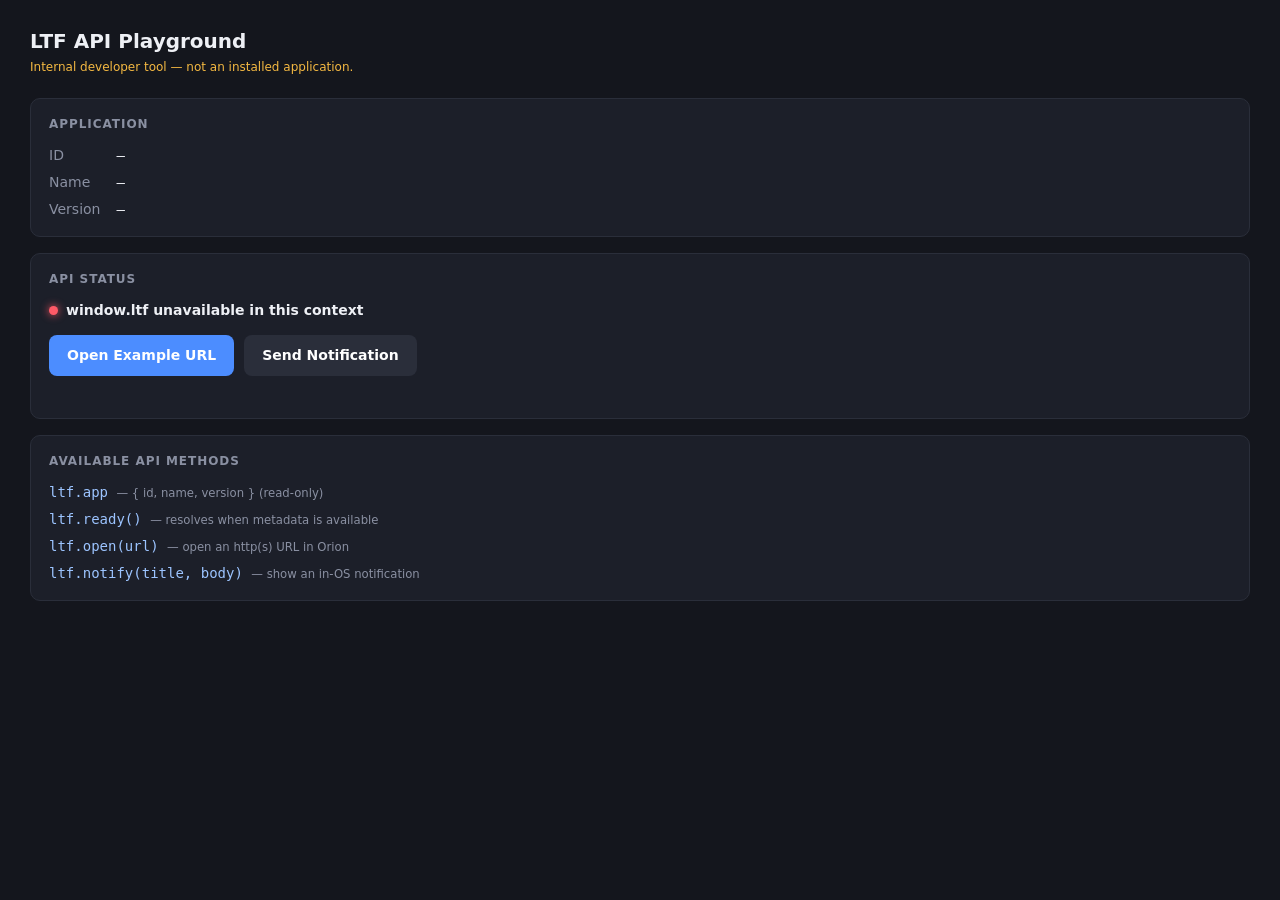
==== static/apps/playground/index.html @ 49139e73 "Step 9: replace apitest with permanent LTF API Playground; organize app bridge Remove the temporary " ====
<!DOCTYPE html>
<html lang="en">
<head>
  <meta charset="utf-8" />
  <meta name="viewport" content="width=device-width, initial-scale=1" />
  <title>LTF API Playground</title>
  <!-- Permanent internal developer tool for the window.ltf app API.
       First-party page: served from the LTF OS origin and shown in an app
       window, which is the only context where window.ltf is exposed. -->
  <script src="/ltf-api.js"></script>
  <style>
    :root { color-scheme: dark; }
    * { box-sizing: border-box; }
    body { margin: 0; min-height: 100vh; padding: 26px 30px;
      font: 14px/1.5 "Segoe UI", system-ui, sans-serif; color: #eef0f5; background: #14161d; }
    h1 { font-size: 20px; margin: 0 0 2px; }
    .sub { color: #f5b942; font-size: 12px; margin: 0 0 22px; }
    section { background: #1c1f29; border: 1px solid #2a2e3a; border-radius: 10px; padding: 16px 18px; margin-bottom: 16px; }
    h2 { font-size: 12px; text-transform: uppercase; letter-spacing: .08em; color: #8a90a2; margin: 0 0 12px; }
    dl { display: grid; grid-template-columns: auto 1fr; gap: 6px 16px; margin: 0; }
    dt { color: #8a90a2; } dd { margin: 0; font-family: ui-monospace, monospace; }
    .status { display: inline-flex; align-items: center; gap: 8px; font-weight: 600; }
    .dot { width: 9px; height: 9px; border-radius: 50%; background: #37d399; box-shadow: 0 0 8px #37d399; }
    .dot.bad { background: #ff5a67; box-shadow: 0 0 8px #ff5a67; }
    .row { display: flex; gap: 10px; flex-wrap: wrap; }
    button { font: inherit; font-weight: 600; padding: 10px 18px; border: 0; border-radius: 8px; background: #4c8dff; color: #fff; cursor: pointer; }
    button.secondary { background: #2a2e3a; }
    button:hover { filter: brightness(1.1); }
    ul.methods { list-style: none; margin: 0; padding: 0; display: grid; gap: 6px; }
    ul.methods li { font-family: ui-monospace, monospace; color: #9cc4ff; }
    ul.methods small { color: #8a90a2; font-family: "Segoe UI", system-ui, sans-serif; }
    .log { font-family: ui-monospace, monospace; font-size: 12px; color: #8a90a2; margin-top: 10px; min-height: 16px; }
  </style>
</head>
<body>
  <h1>LTF API Playground</h1>
  <p class="sub">Internal developer tool — not an installed application.</p>

  <section>
    <h2>Application</h2>
    <dl>
      <dt>ID</dt><dd id="id">—</dd>
      <dt>Name</dt><dd id="name">—</dd>
      <dt>Version</dt><dd id="version">—</dd>
    </dl>
  </section>

  <section>
    <h2>API status</h2>
    <div class="status"><span id="dot" class="dot bad"></span><span id="status">Checking…</span></div>
    <div class="row" style="margin-top:14px">
      <button id="open">Open Example URL</button>
      <button id="notify" class="secondary">Send Notification</button>
    </div>
    <div class="log" id="log"></div>
  </section>

  <section>
    <h2>Available API methods</h2>
    <ul class="methods">
      <li>ltf.app <small>— { id, name, version } (read-only)</small></li>
      <li>ltf.ready() <small>— resolves when metadata is available</small></li>
      <li>ltf.open(url) <small>— open an http(s) URL in Orion</small></li>
      <li>ltf.notify(title, body) <small>— show an in-OS notification</small></li>
    </ul>
  </section>

  <script>
    var $ = function (id) { return document.getElementById(id); };
    var log = function (m) { $('log').textContent = m; };
    if (!window.ltf) {
      $('status').textContent = 'window.ltf unavailable in this context';
    } else {
      window.ltf.ready().then(function (app) {
        $('id').textContent = app.id || '(unknown)';
        $('name').textContent = app.name || '(unknown)';
        $('version').textContent = app.version || '(none)';
        $('status').textContent = 'Ready';
        $('dot').className = 'dot';
      });
      $('open').onclick = function () {
        try { window.ltf.open('https://example.com/'); log('called ltf.open("https://example.com/")'); }
        catch (e) { log('ltf.open error: ' + e.message); }
      };
      $('notify').onclick = function () {
        window.ltf.notify('LTF API Playground', 'Notification sent at ' + new Date().toLocaleTimeString());
        log('called ltf.notify(…)');
      };
    }
  </script>
</body>
</html>
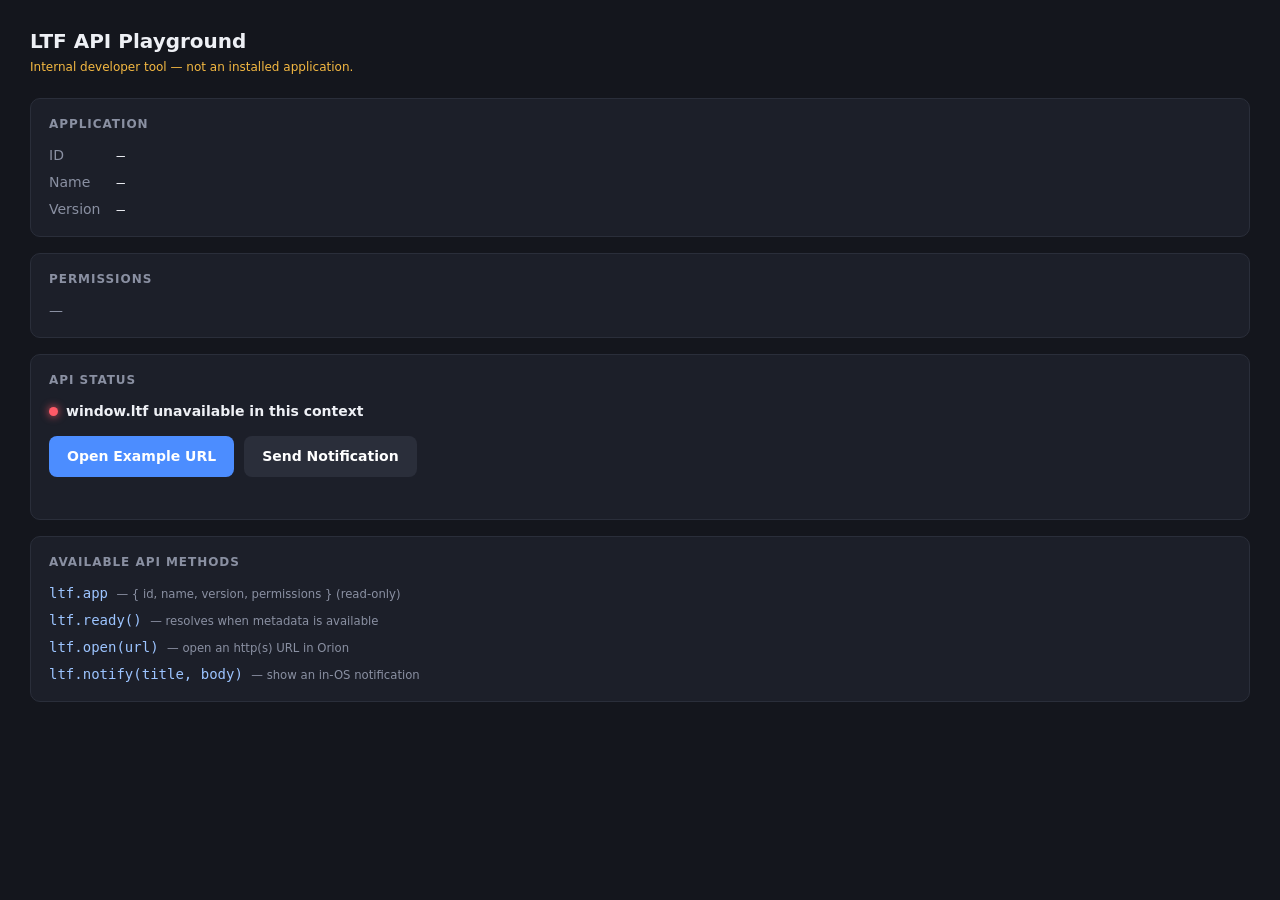
==== commit 2cb53499: "Step 10: app permissions & capability foundation Introduce a minimal, host-controlled permission mod" ====
--- a/static/apps/playground/index.html
+++ b/static/apps/playground/index.html
@@ -30,6 +30,12 @@
     ul.methods li { font-family: ui-monospace, monospace; color: #9cc4ff; }
     ul.methods small { color: #8a90a2; font-family: "Segoe UI", system-ui, sans-serif; }
     .log { font-family: ui-monospace, monospace; font-size: 12px; color: #8a90a2; margin-top: 10px; min-height: 16px; }
+    ul.perms { list-style: none; margin: 0; padding: 0; display: grid; gap: 6px; }
+    ul.perms li { display: flex; align-items: center; gap: 8px; }
+    .pill { font-size: 11px; font-weight: 700; letter-spacing: .04em; text-transform: uppercase; padding: 2px 8px; border-radius: 999px; }
+    .pill.on { background: rgba(55,211,153,.16); color: #37d399; }
+    .pill.off { background: rgba(255,90,103,.16); color: #ff5a67; }
+    .empty { color: #8a90a2; }
   </style>
 </head>
 <body>
@@ -46,6 +52,11 @@
   </section>
 
   <section>
+    <h2>Permissions</h2>
+    <ul class="perms" id="perms"><li class="empty">—</li></ul>
+  </section>
+
+  <section>
     <h2>API status</h2>
     <div class="status"><span id="dot" class="dot bad"></span><span id="status">Checking…</span></div>
     <div class="row" style="margin-top:14px">
@@ -58,16 +69,46 @@
   <section>
     <h2>Available API methods</h2>
     <ul class="methods">
-      <li>ltf.app <small>— { id, name, version } (read-only)</small></li>
+      <li>ltf.app <small>— { id, name, version, permissions } (read-only)</small></li>
       <li>ltf.ready() <small>— resolves when metadata is available</small></li>
-      <li>ltf.open(url) <small>— open an http(s) URL in Orion</small></li>
-      <li>ltf.notify(title, body) <small>— show an in-OS notification</small></li>
+      <li>ltf.open(url) <small id="cap-open">— open an http(s) URL in Orion</small></li>
+      <li>ltf.notify(title, body) <small id="cap-notify">— show an in-OS notification</small></li>
     </ul>
   </section>
 
   <script>
     var $ = function (id) { return document.getElementById(id); };
     var log = function (m) { $('log').textContent = m; };
+    // Labels for the two currently supported capabilities. The host enforces
+    // these; the app only reads its granted list to reflect state in the UI.
+    var PERM_LABELS = { notifications: 'Notifications', 'open-external': 'Open external URLs' };
+    var ALL_PERMS = ['notifications', 'open-external'];
+
+    function renderPerms(perms) {
+      var granted = {};
+      (perms || []).forEach(function (p) { granted[p] = true; });
+      var list = $('perms');
+      list.innerHTML = '';
+      ALL_PERMS.forEach(function (p) {
+        var li = document.createElement('li');
+        var pill = document.createElement('span');
+        pill.className = 'pill ' + (granted[p] ? 'on' : 'off');
+        pill.textContent = granted[p] ? 'granted' : 'not granted';
+        var label = document.createElement('span');
+        label.textContent = PERM_LABELS[p];
+        li.appendChild(pill);
+        li.appendChild(label);
+        list.appendChild(li);
+      });
+      // Annotate each API test with whether this app is permitted to use it.
+      var mark = function (el, ok) { el.textContent = ok ? '— permitted' : '— blocked (permission not granted)'; el.style.color = ok ? '#37d399' : '#ff5a67'; };
+      mark($('cap-open'), !!granted['open-external']);
+      mark($('cap-notify'), !!granted['notifications']);
+      // Reflect permission state on the action buttons too.
+      $('open').disabled = !granted['open-external'];
+      $('notify').disabled = !granted['notifications'];
+    }
+
     if (!window.ltf) {
       $('status').textContent = 'window.ltf unavailable in this context';
     } else {
@@ -77,6 +118,7 @@
         $('version').textContent = app.version || '(none)';
         $('status').textContent = 'Ready';
         $('dot').className = 'dot';
+        renderPerms(app.permissions);
       });
       $('open').onclick = function () {
         try { window.ltf.open('https://example.com/'); log('called ltf.open("https://example.com/")'); }
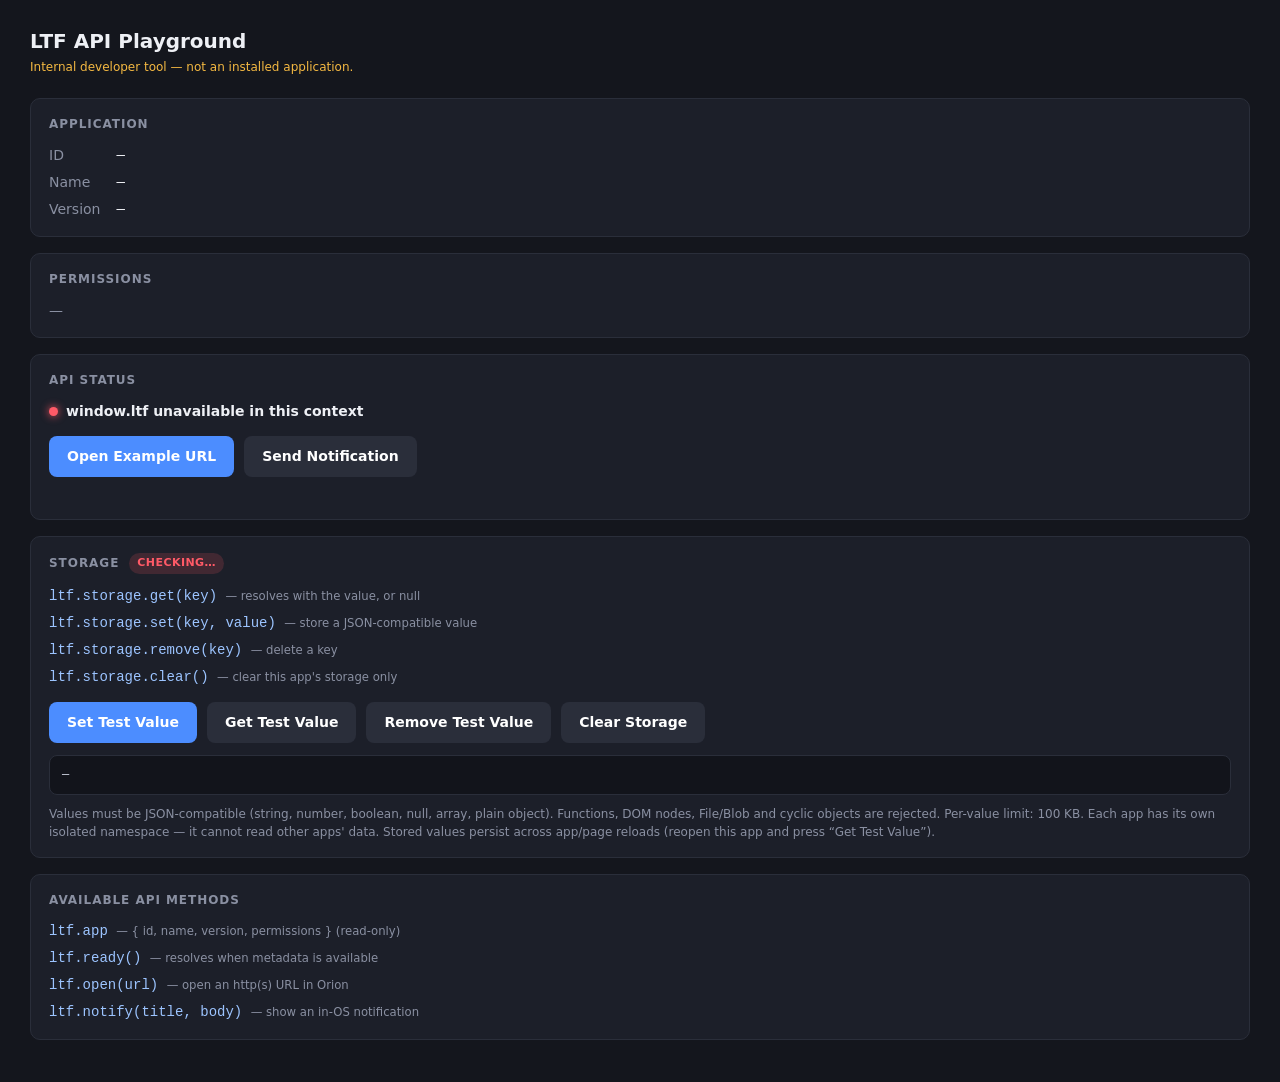
==== commit c018f302: "Step 11: per-app persistent storage (ltf.storage) Add a small, permission-gated key/value storage AP" ====
--- a/static/apps/playground/index.html
+++ b/static/apps/playground/index.html
@@ -36,6 +36,11 @@
     .pill.on { background: rgba(55,211,153,.16); color: #37d399; }
     .pill.off { background: rgba(255,90,103,.16); color: #ff5a67; }
     .empty { color: #8a90a2; }
+    .cap-head { display: flex; align-items: center; gap: 10px; margin: 0 0 12px; }
+    .cap-head h2 { margin: 0; }
+    .note { color: #8a90a2; font-size: 12px; margin: 10px 0 0; }
+    .out { font-family: ui-monospace, monospace; font-size: 12px; color: #cdd3e1; background: #12141b; border: 1px solid #2a2e3a; border-radius: 8px; padding: 10px 12px; margin-top: 12px; white-space: pre-wrap; word-break: break-word; min-height: 18px; }
+    button:disabled { opacity: .45; cursor: not-allowed; filter: none; }
   </style>
 </head>
 <body>
@@ -67,6 +72,27 @@
   </section>
 
   <section>
+    <div class="cap-head"><h2>Storage</h2><span id="cap-storage-pill" class="pill off">checking…</span></div>
+    <ul class="methods" style="margin-bottom:14px">
+      <li>ltf.storage.get(key) <small>— resolves with the value, or null</small></li>
+      <li>ltf.storage.set(key, value) <small>— store a JSON-compatible value</small></li>
+      <li>ltf.storage.remove(key) <small>— delete a key</small></li>
+      <li>ltf.storage.clear() <small>— clear this app's storage only</small></li>
+    </ul>
+    <div class="row">
+      <button id="st-set">Set Test Value</button>
+      <button id="st-get" class="secondary">Get Test Value</button>
+      <button id="st-remove" class="secondary">Remove Test Value</button>
+      <button id="st-clear" class="secondary">Clear Storage</button>
+    </div>
+    <div class="out" id="st-out">—</div>
+    <p class="note">Values must be JSON-compatible (string, number, boolean, null, array, plain object).
+      Functions, DOM nodes, File/Blob and cyclic objects are rejected. Per-value limit: 100 KB.
+      Each app has its own isolated namespace — it cannot read other apps' data.
+      Stored values persist across app/page reloads (reopen this app and press “Get Test Value”).</p>
+  </section>
+
+  <section>
     <h2>Available API methods</h2>
     <ul class="methods">
       <li>ltf.app <small>— { id, name, version, permissions } (read-only)</small></li>
@@ -81,8 +107,9 @@
     var log = function (m) { $('log').textContent = m; };
     // Labels for the two currently supported capabilities. The host enforces
     // these; the app only reads its granted list to reflect state in the UI.
-    var PERM_LABELS = { notifications: 'Notifications', 'open-external': 'Open external URLs' };
-    var ALL_PERMS = ['notifications', 'open-external'];
+    var PERM_LABELS = { notifications: 'Notifications', 'open-external': 'Open external URLs', storage: 'Persistent storage' };
+    var ALL_PERMS = ['notifications', 'open-external', 'storage'];
+    var out = function (m) { $('st-out').textContent = m; };
 
     function renderPerms(perms) {
       var granted = {};
@@ -107,6 +134,12 @@
       // Reflect permission state on the action buttons too.
       $('open').disabled = !granted['open-external'];
       $('notify').disabled = !granted['notifications'];
+      // Storage capability pill + interactive buttons.
+      var storageOk = !!granted['storage'];
+      var pill = $('cap-storage-pill');
+      pill.className = 'pill ' + (storageOk ? 'on' : 'off');
+      pill.textContent = storageOk ? 'permitted' : 'blocked';
+      ['st-set', 'st-get', 'st-remove', 'st-clear'].forEach(function (id) { $(id).disabled = !storageOk; });
     }
 
     if (!window.ltf) {
@@ -128,6 +161,31 @@
         window.ltf.notify('LTF API Playground', 'Notification sent at ' + new Date().toLocaleTimeString());
         log('called ltf.notify(…)');
       };
+
+      // Storage interactive tests. The "test value" is a small JSON object so
+      // reloading the app and pressing Get demonstrates persistence.
+      var TEST_KEY = 'playground:test';
+      $('st-set').onclick = function () {
+        var value = { message: 'hello from the Playground', savedAt: new Date().toISOString(), count: (Math.random() * 100) | 0 };
+        window.ltf.storage.set(TEST_KEY, value)
+          .then(function () { out('set("' + TEST_KEY + '") →\n' + JSON.stringify(value, null, 2)); })
+          .catch(function (e) { out('set error: ' + e.message); });
+      };
+      $('st-get').onclick = function () {
+        window.ltf.storage.get(TEST_KEY)
+          .then(function (v) { out('get("' + TEST_KEY + '") →\n' + (v === null ? 'null (no value stored)' : JSON.stringify(v, null, 2))); })
+          .catch(function (e) { out('get error: ' + e.message); });
+      };
+      $('st-remove').onclick = function () {
+        window.ltf.storage.remove(TEST_KEY)
+          .then(function () { out('remove("' + TEST_KEY + '") → done'); })
+          .catch(function (e) { out('remove error: ' + e.message); });
+      };
+      $('st-clear').onclick = function () {
+        window.ltf.storage.clear()
+          .then(function () { out('clear() → this app\'s storage cleared'); })
+          .catch(function (e) { out('clear error: ' + e.message); });
+      };
     }
   </script>
 </body>
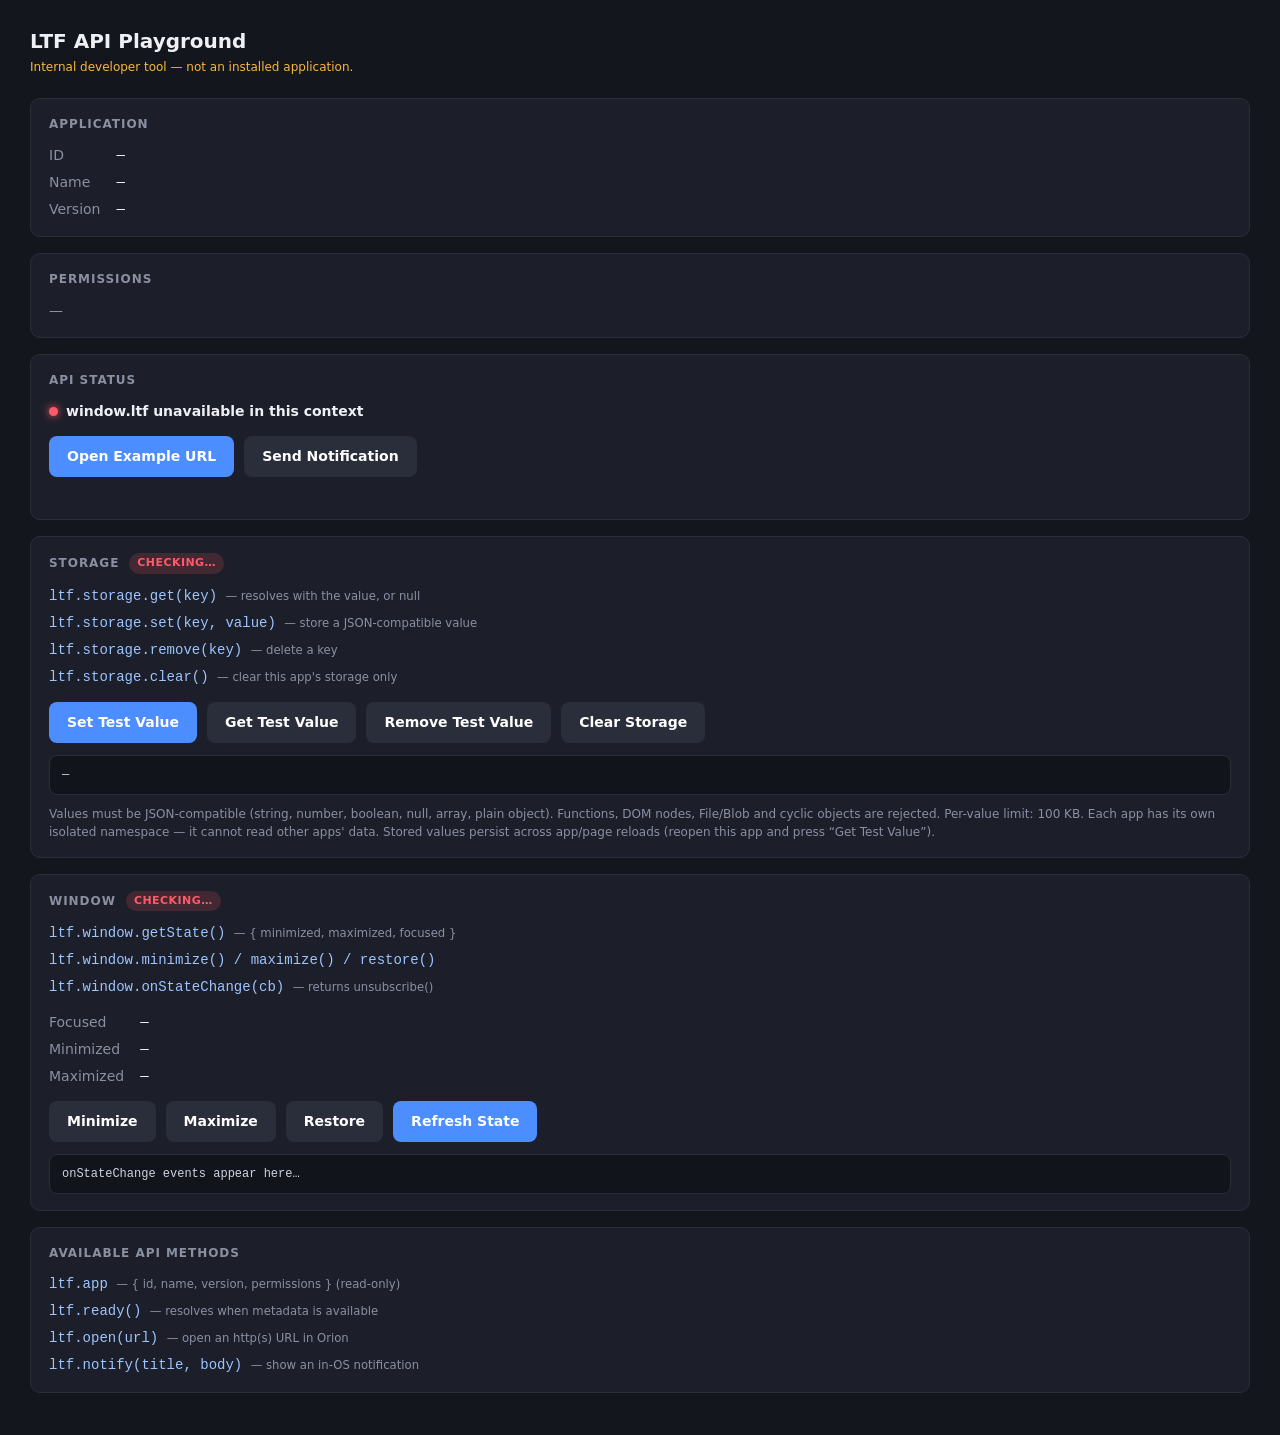
==== commit f06bd955: "Step 12: app lifecycle & window integration (ltf.window) Add a small, host-authoritative window/life" ====
--- a/static/apps/playground/index.html
+++ b/static/apps/playground/index.html
@@ -93,6 +93,27 @@
   </section>
 
   <section>
+    <div class="cap-head"><h2>Window</h2><span id="cap-window-pill" class="pill off">checking…</span></div>
+    <ul class="methods" style="margin-bottom:14px">
+      <li>ltf.window.getState() <small>— { minimized, maximized, focused }</small></li>
+      <li>ltf.window.minimize() / maximize() / restore()</li>
+      <li>ltf.window.onStateChange(cb) <small>— returns unsubscribe()</small></li>
+    </ul>
+    <dl>
+      <dt>Focused</dt><dd id="w-focused">—</dd>
+      <dt>Minimized</dt><dd id="w-minimized">—</dd>
+      <dt>Maximized</dt><dd id="w-maximized">—</dd>
+    </dl>
+    <div class="row" style="margin-top:14px">
+      <button id="w-min" class="secondary">Minimize</button>
+      <button id="w-max" class="secondary">Maximize</button>
+      <button id="w-restore" class="secondary">Restore</button>
+      <button id="w-refresh">Refresh State</button>
+    </div>
+    <div class="out" id="w-log">onStateChange events appear here…</div>
+  </section>
+
+  <section>
     <h2>Available API methods</h2>
     <ul class="methods">
       <li>ltf.app <small>— { id, name, version, permissions } (read-only)</small></li>
@@ -107,9 +128,21 @@
     var log = function (m) { $('log').textContent = m; };
     // Labels for the two currently supported capabilities. The host enforces
     // these; the app only reads its granted list to reflect state in the UI.
-    var PERM_LABELS = { notifications: 'Notifications', 'open-external': 'Open external URLs', storage: 'Persistent storage' };
-    var ALL_PERMS = ['notifications', 'open-external', 'storage'];
+    var PERM_LABELS = { notifications: 'Notifications', 'open-external': 'Open external URLs', storage: 'Persistent storage', window: 'Window control' };
+    var ALL_PERMS = ['notifications', 'open-external', 'storage', 'window'];
     var out = function (m) { $('st-out').textContent = m; };
+    var yn = function (b) { return b ? 'Yes' : 'No'; };
+    function renderState(s) {
+      if (!s) return;
+      $('w-focused').textContent = yn(s.focused);
+      $('w-minimized').textContent = yn(s.minimized);
+      $('w-maximized').textContent = yn(s.maximized);
+    }
+    function wlog(m) {
+      var el = $('w-log');
+      var now = new Date().toLocaleTimeString();
+      el.textContent = (now + '  ' + m + '\n' + el.textContent).split('\n').slice(0, 8).join('\n');
+    }
 
     function renderPerms(perms) {
       var granted = {};
@@ -136,10 +169,16 @@
       $('notify').disabled = !granted['notifications'];
       // Storage capability pill + interactive buttons.
       var storageOk = !!granted['storage'];
-      var pill = $('cap-storage-pill');
-      pill.className = 'pill ' + (storageOk ? 'on' : 'off');
-      pill.textContent = storageOk ? 'permitted' : 'blocked';
+      var sPill = $('cap-storage-pill');
+      sPill.className = 'pill ' + (storageOk ? 'on' : 'off');
+      sPill.textContent = storageOk ? 'permitted' : 'blocked';
       ['st-set', 'st-get', 'st-remove', 'st-clear'].forEach(function (id) { $(id).disabled = !storageOk; });
+      // Window capability pill + interactive buttons.
+      var windowOk = !!granted['window'];
+      var wPill = $('cap-window-pill');
+      wPill.className = 'pill ' + (windowOk ? 'on' : 'off');
+      wPill.textContent = windowOk ? 'permitted' : 'blocked';
+      ['w-min', 'w-max', 'w-restore', 'w-refresh'].forEach(function (id) { $(id).disabled = !windowOk; });
     }
 
     if (!window.ltf) {
@@ -186,6 +225,22 @@
           .then(function () { out('clear() → this app\'s storage cleared'); })
           .catch(function (e) { out('clear error: ' + e.message); });
       };
+
+      // Window lifecycle tests.
+      var refresh = function () { window.ltf.window.getState().then(renderState).catch(function () {}); };
+      $('w-refresh').onclick = refresh;
+      $('w-min').onclick = function () { window.ltf.window.minimize().then(renderState).catch(function (e) { wlog('minimize error: ' + e.message); }); };
+      $('w-max').onclick = function () { window.ltf.window.maximize().then(renderState).catch(function (e) { wlog('maximize error: ' + e.message); }); };
+      $('w-restore').onclick = function () { window.ltf.window.restore().then(renderState).catch(function (e) { wlog('restore error: ' + e.message); }); };
+      // Subscribe to lifecycle changes (only meaningful with the window
+      // permission; otherwise no events arrive). Listener is cleaned up by the
+      // host when this app closes.
+      window.ltf.window.onStateChange(function (s) {
+        renderState(s);
+        wlog('state → focused=' + yn(s.focused) + ' min=' + yn(s.minimized) + ' max=' + yn(s.maximized));
+      });
+      // Show initial state once metadata (and thus permissions) are ready.
+      refresh();
     }
   </script>
 </body>
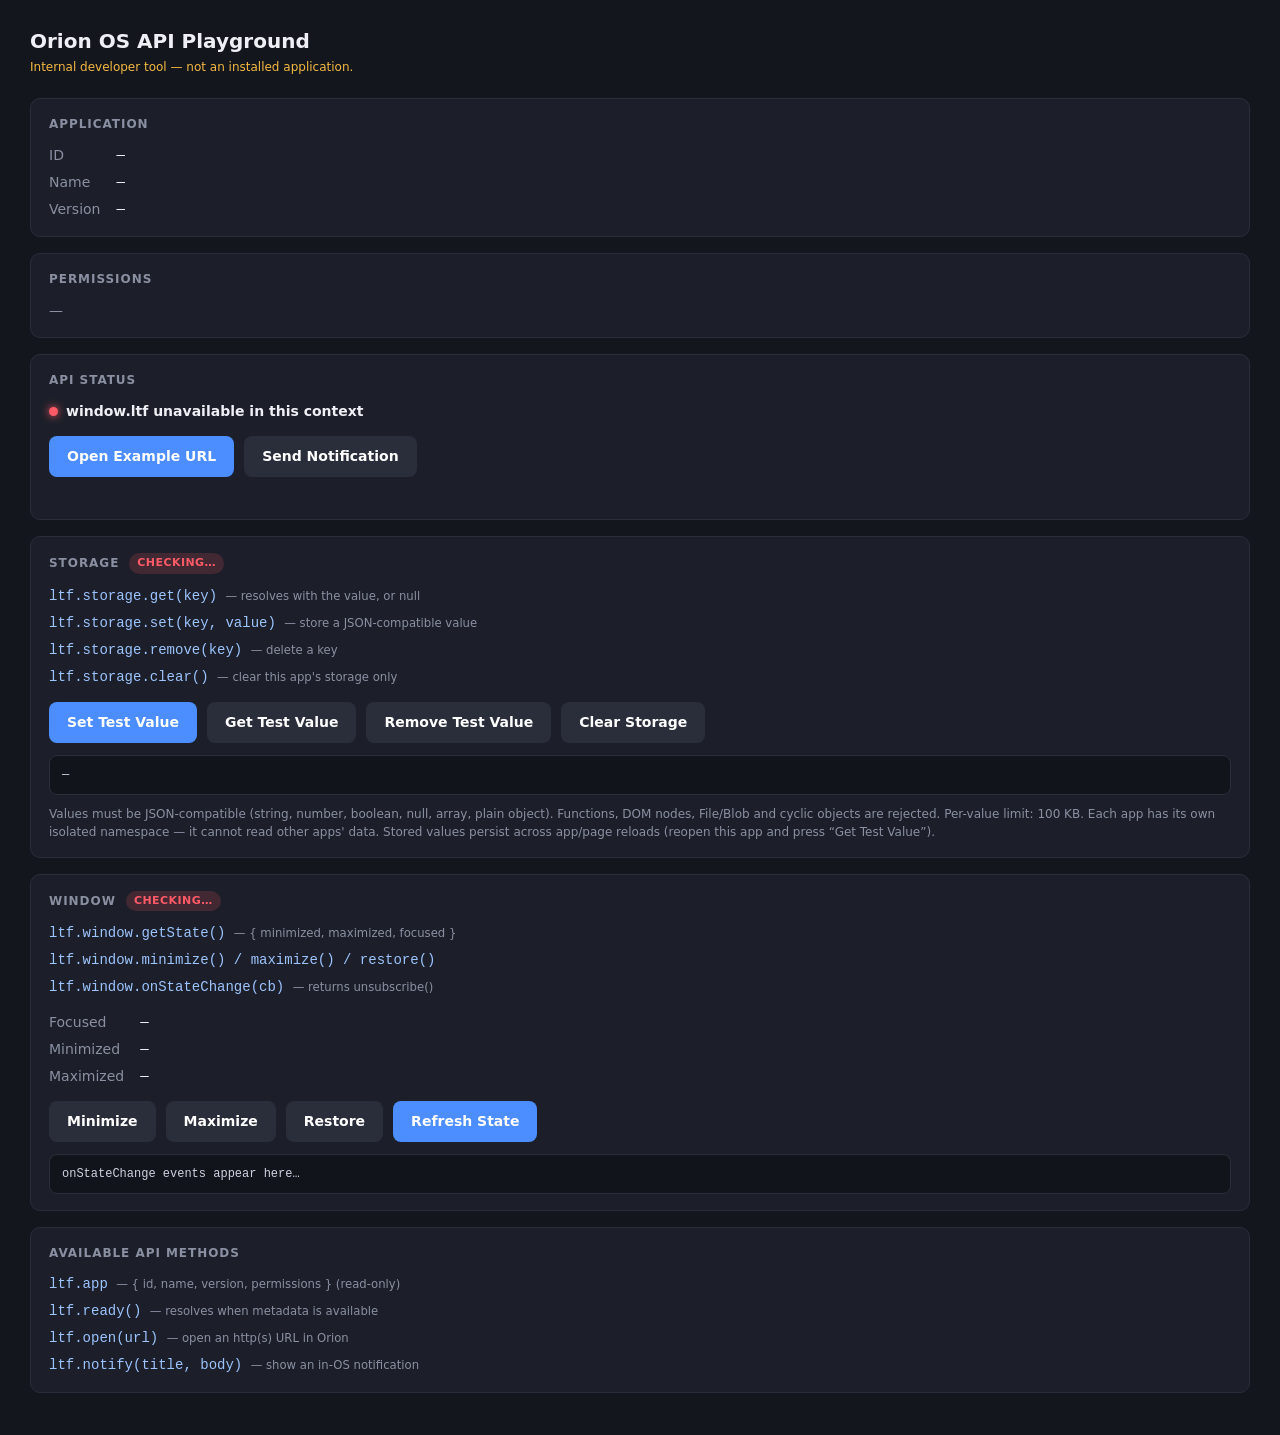
==== commit 8270d15a: "Rename product branding from LTF OS to Orion OS Branding-only change: user-facing strings, page titl" ====
--- a/static/apps/playground/index.html
+++ b/static/apps/playground/index.html
@@ -3,9 +3,9 @@
 <head>
   <meta charset="utf-8" />
   <meta name="viewport" content="width=device-width, initial-scale=1" />
-  <title>LTF API Playground</title>
+  <title>Orion OS API Playground</title>
   <!-- Permanent internal developer tool for the window.ltf app API.
-       First-party page: served from the LTF OS origin and shown in an app
+       First-party page: served from the Orion OS origin and shown in an app
        window, which is the only context where window.ltf is exposed. -->
   <script src="/ltf-api.js"></script>
   <style>
@@ -44,7 +44,7 @@
   </style>
 </head>
 <body>
-  <h1>LTF API Playground</h1>
+  <h1>Orion OS API Playground</h1>
   <p class="sub">Internal developer tool — not an installed application.</p>
 
   <section>
@@ -197,7 +197,7 @@
         catch (e) { log('ltf.open error: ' + e.message); }
       };
       $('notify').onclick = function () {
-        window.ltf.notify('LTF API Playground', 'Notification sent at ' + new Date().toLocaleTimeString());
+        window.ltf.notify('Orion OS API Playground', 'Notification sent at ' + new Date().toLocaleTimeString());
         log('called ltf.notify(…)');
       };
 
